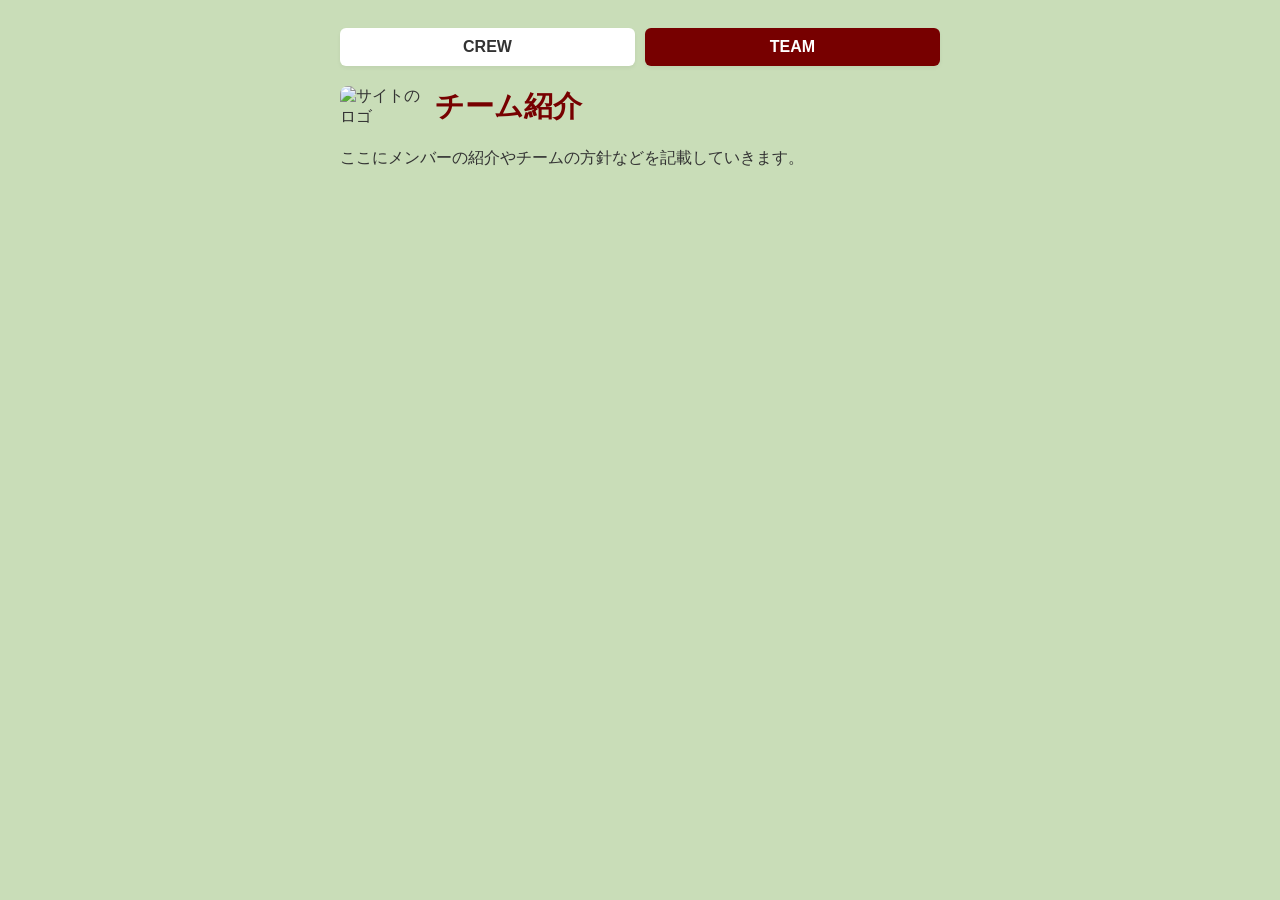
==== team.html @ 5e24637d "Add files via upload" ====
<!DOCTYPE html>
<html lang="ja">
<head>
    <meta charset="UTF-8">
    <meta name="viewport" content="width=device-width, initial-scale=1.0">
    <title>チーム紹介 - 全日本大学選手権2026_早稲田大学応援用サイト</title>
    <link rel="stylesheet" href="style.css">
</head>
<body>

    <div class="container">

        <!-- ▼ ここではTEAMタブ側を「active（えんじ色）」にします ▼ -->
        <nav class="tab-menu">
            <a href="index.html" class="tab-item">CREW</a>
            <a href="team.html" class="tab-item active">TEAM</a>
        </nav>

        <div class="header-container">
            <img src="logo.png" alt="サイトのロゴ" class="header-image">
            <h1>チーム紹介</h1>
        </div>

        <p>ここにメンバーの紹介やチームの方針などを記載していきます。</p>

        <!-- 必要に応じてコンテンツを追加できます -->

    </div>

</body>
</html>
---- style.css ----
/* ページ全体のデザイン（背景と基本の文字色） */
body {
    background-color: #c9ddb8; /* ほんのり薄いグレーの背景 */
    color: #333333; /* 読みやすい濃いグレーの文字 */
    font-family: "Helvetica Neue", Arial, "Hiragino Kaku Gothic ProN", "Hiragino Sans", Meiryo, sans-serif;
}

/* --- 全体のレイアウト調整（スマホとPC対応） --- */
.container {
    max-width: 600px; /* パソコンで見ても広がりすぎないように最大幅を決める */
    margin: 0 auto; /* 左右の余白を自動にして、画面の真ん中に寄せる */
    padding: 20px; /* スマホで見たときに画面の端に文字がくっつかないようにする */
}

/* --- ヘッダー（ロゴとタイトル）の横並び設定 --- */
.header-container {
    display: flex; /* 箱の中身（ロゴとタイトル）を横並びにする魔法の呪文 */
    align-items: center; /* ロゴとタイトルの上下の中心を揃える */
    margin-bottom: 20px; /* ヘッダーの下に余白を作る */
    gap: 15px; /* ロゴとタイトルの間に15pxの隙間を空ける */
}

/* --- トップ画像（ロゴ）のデザイン --- */
.header-image {
    max-width: 80px; /* 横並びにするため、ロゴのサイズを固定 */
    height: auto; 
    border-radius: 8px; /* 好みに合わせて画像の角を少し丸くしています */
    flex-shrink: 0; /* タイトルが長くなってもロゴが潰れないようにする */
}

/* 一番大きな見出し（h1）のデザイン */
h1 {
    color: #770000; /* 深みのあるえんじ色（早稲田カラーのような赤） */
    margin: 0; /* 不要な余白を消す */
    line-height: 1.3; /* 行間を少し開けて、改行された時も読みやすくする */
    
    /* ★ここが画面幅に合わせて文字サイズを自動調整する魔法です */
    /* 最小1.2rem、基本は画面幅の5%＋ロゴ幅を考慮、最大1.8rem で伸び縮みします */
    font-size: clamp(1.2rem, 5vw, 1.8rem); 
}

/* --- YouTube動画をスマホに合わせる魔法 --- */
iframe {
    width: 100%; /* 横幅を画面にぴったり合わせる */
    height: auto; /* 高さを自動調整する */
    aspect-ratio: 16 / 9; /* 縦横の比率をYouTubeの標準サイズに固定する */
    margin-bottom: 20px; /* 動画の下に余白を作る */
}

/* --- レーススケジュールのデザイン --- */

/* リスト全体を「白いカード」にする */
.race-list {
    list-style: none; /* ここで黒い点を消します！ */
    padding: 0;
    margin: 0;
    background-color: #ffffff; /* 背景を真っ白に */
    border-radius: 8px; /* 箱の角を少し丸くする */
    box-shadow: 0 2px 4px rgba(0, 0, 0, 0.05); /* ほんのり影をつける */
}

/* リストの各項目（行）のデザイン */
.race-list li {
    padding: 16px; /* 内側に余白をとる */
    border-bottom: 1px solid #eeeeee; /* 下に薄いグレーの区切り線を引く */
    display: flex; /* 文字を横並びにする魔法の呪文 */
    justify-content: space-between; /* 左右に端寄せして配置する */
    align-items: center; /* 上下の中央に揃える */
}

/* 最後の行だけは、下の区切り線を消す */
.race-list li:last-child {
    border-bottom: none;
}

/* 種目名の文字デザイン */
.race-name {
    font-weight: bold; /* 少し太字にする */
}

/* ラウンド名の文字デザイン */
.race-round {
    color: #666666; /* 少し薄いグレーにする */
    font-size: 0.9em; /* 少し文字を小さくする */
}

/* --- タブメニューのデザイン --- */
.tab-menu {
    display: flex; /* 横並びにする */
    gap: 10px; /* タブ同士の隙間 */
    margin-bottom: 20px; /* タブの下に余白を作る */
}

.tab-item {
    flex: 1; /* 2つのタブが均等の幅に広がるようにする */
    text-align: center; /* 文字を真ん中に寄せる */
    padding: 10px 0; /* 上下の厚み */
    background-color: #ffffff; /* 通常時の背景色（白） */
    color: #333333; /* 文字の色 */
    text-decoration: none; /* 下線を消す */
    font-weight: bold; /* 太字にする */
    border-radius: 6px; /* 角を少し丸くする */
    box-shadow: 0 2px 4px rgba(0, 0, 0, 0.05); /* ほんのり影をつける */
    transition: background-color 0.2s; /* 色が変わるときのエフェクト */
}

/* 今開いているページのタブのデザイン（アクティブ状態） */
.tab-item.active {
    background-color: #770000; /* 早稲田カラーのえんじ色 */
    color: #ffffff; /* 文字を白くする */
}

/* マウスを載せたときのデザイン */
.tab-item:hover {
    opacity: 0.9;
}
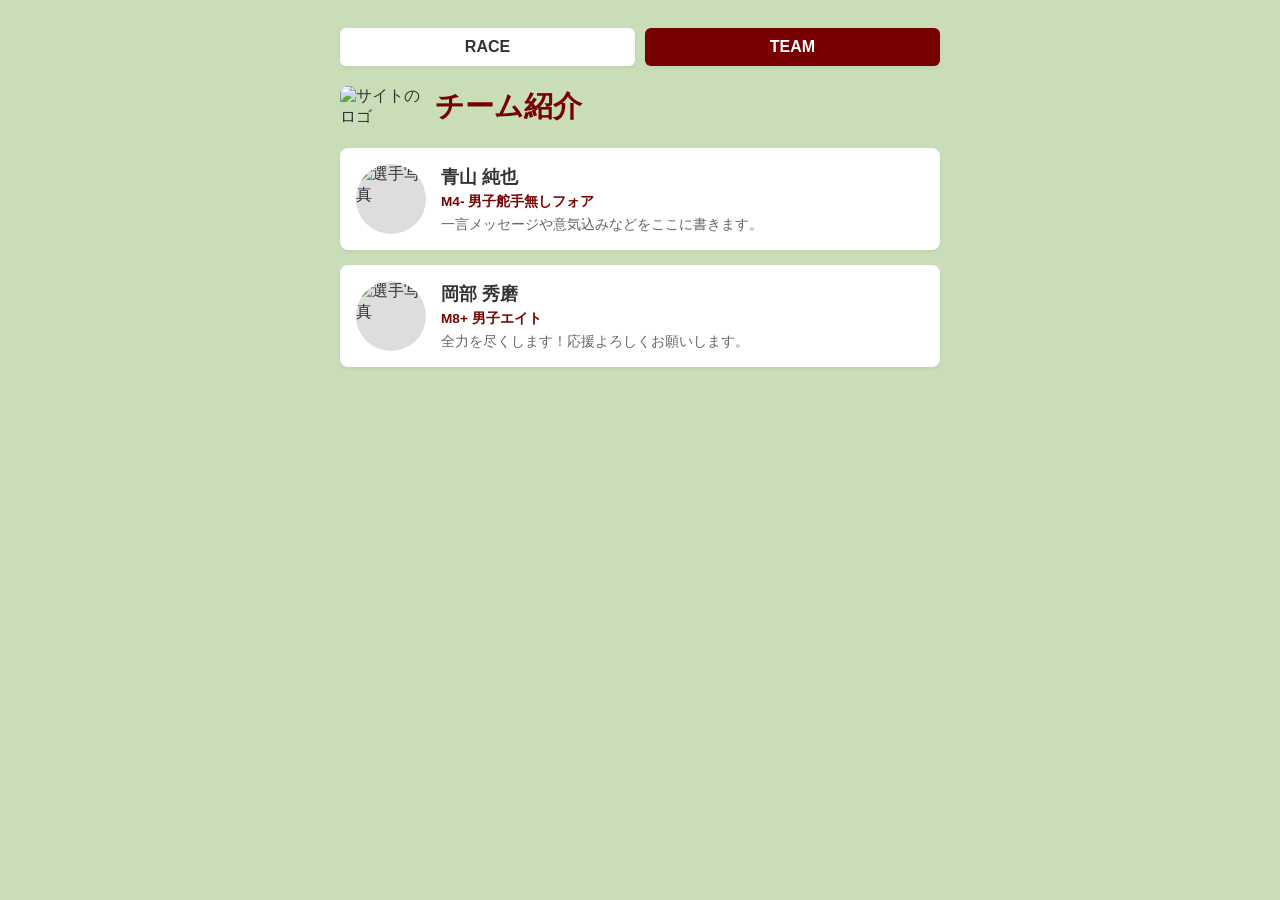
==== commit 60d43d34: "Add files via upload" ====
--- a/team.html
+++ b/team.html
@@ -12,7 +12,7 @@
 
         <!-- ▼ ここではTEAMタブ側を「active（えんじ色）」にします ▼ -->
         <nav class="tab-menu">
-            <a href="index.html" class="tab-item">CREW</a>
+            <a href="index.html" class="tab-item">RACE</a>
             <a href="team.html" class="tab-item active">TEAM</a>
         </nav>
 
@@ -21,9 +21,31 @@
             <h1>チーム紹介</h1>
         </div>
 
-        <p>ここにメンバーの紹介やチームの方針などを記載していきます。</p>
+        <!-- ▼ ここから選手紹介カードのエリア ▼ -->
+        <div class="team-grid">
+            
+            <!-- 1人目の選手カード -->
+            <div class="member-card">
+                <img src="選手図鑑/3年生/青山 純也.jpg" alt="選手写真" class="member-photo">
+                <div class="member-info">
+                    <span class="member-name">青山 純也</span>
+                    <span class="member-event">M4- 男子舵手無しフォア</span>
+                    <p class="member-comment">一言メッセージや意気込みなどをここに書きます。</p>
+                </div>
+            </div>
 
-        <!-- 必要に応じてコンテンツを追加できます -->
+            <!-- 2人目の選手カード -->
+            <div class="member-card">
+                <img src="選手図鑑/3年生/岡部 秀磨.jpg" alt="選手写真" class="member-photo">
+                <div class="member-info">
+                    <span class="member-name">岡部 秀磨</span>
+                    <span class="member-event">M8+ 男子エイト</span>
+                    <p class="member-comment">全力を尽くします！応援よろしくお願いします。</p>
+                </div>
+            </div>
+
+        </div>
+        <!-- ▲ 選手紹介カードここまで ▲ -->
 
     </div>
 
--- a/style.css
+++ b/style.css
@@ -113,4 +113,123 @@
 /* マウスを載せたときのデザイン */
 .tab-item:hover {
     opacity: 0.9;
+}
+/* --- 選手紹介ページのデザイン --- */
+
+/* カード全体を並べる箱 */
+.team-grid {
+    display: flex;
+    flex-direction: column;
+    gap: 15px; /* カード同士の隙間 */
+}
+
+/* 個別の選手カード（白い箱） */
+.member-card {
+    background-color: #ffffff;
+    border-radius: 8px;
+    padding: 16px;
+    display: flex;
+    align-items: center;
+    gap: 15px;
+    box-shadow: 0 2px 4px rgba(0, 0, 0, 0.05);
+}
+
+/* 選手の写真 */
+.member-photo {
+    width: 70px;
+    height: 70px;
+    border-radius: 50%; /* 写真を丸くする */
+    object-fit: cover;
+    flex-shrink: 0;
+    background-color: #ddd; /* 画像がないときの仮の背景色 */
+}
+
+/* 選手の詳細情報 */
+.member-info {
+    display: flex;
+    flex-direction: column;
+    gap: 4px;
+}
+
+.member-name {
+    font-weight: bold;
+    font-size: 1.1em;
+    color: #333333;
+}
+
+.member-event {
+    font-size: 0.85em;
+    color: #770000; /* えんじ色で種目を目立たせる */
+    font-weight: bold;
+}
+
+.member-comment {
+    font-size: 0.9em;
+    color: #666666;
+    margin: 0;
+}
+/* --- カウントダウンタイマーのデザイン --- */
+.countdown-box {
+    background-color: #1a1a24; /* ダークな背景色 */
+    color: #ffffff;
+    border: 1px solid #770000; /* えんじ色の枠線 */
+    border-radius: 12px;
+    padding: 20px;
+    display: flex;
+    align-items: center;
+    justify-content: space-around;
+    margin-bottom: 20px;
+    box-shadow: 0 4px 10px rgba(0, 0, 0, 0.2);
+}
+
+.countdown-days {
+    display: flex;
+    align-items: baseline;
+    gap: 8px;
+}
+
+#days {
+    font-size: 2.8rem;
+    font-weight: bold;
+    color: #f3e5ab; /* 薄いゴールド・クリーム系の数字色 */
+    line-height: 1;
+}
+
+.days-label {
+    font-size: 0.9rem;
+    color: #aaaaaa;
+}
+
+.countdown-divider {
+    width: 1px;
+    height: 40px;
+    background-color: #444455;
+}
+
+.countdown-time-area {
+    display: flex;
+    flex-direction: column;
+    gap: 5px;
+}
+
+.countdown-title {
+    font-size: 0.85rem;
+    color: #f3e5ab;
+}
+
+.countdown-numbers {
+    display: flex;
+    gap: 15px;
+    font-size: 1.4rem;
+    font-weight: bold;
+}
+
+.countdown-numbers span:not(.time-unit) {
+    font-family: monospace; /* デジタルっぽく数字の幅を揃える */
+}
+
+.time-unit {
+    font-size: 0.8rem;
+    color: #aaaaaa;
+    margin-left: 2px;
 }
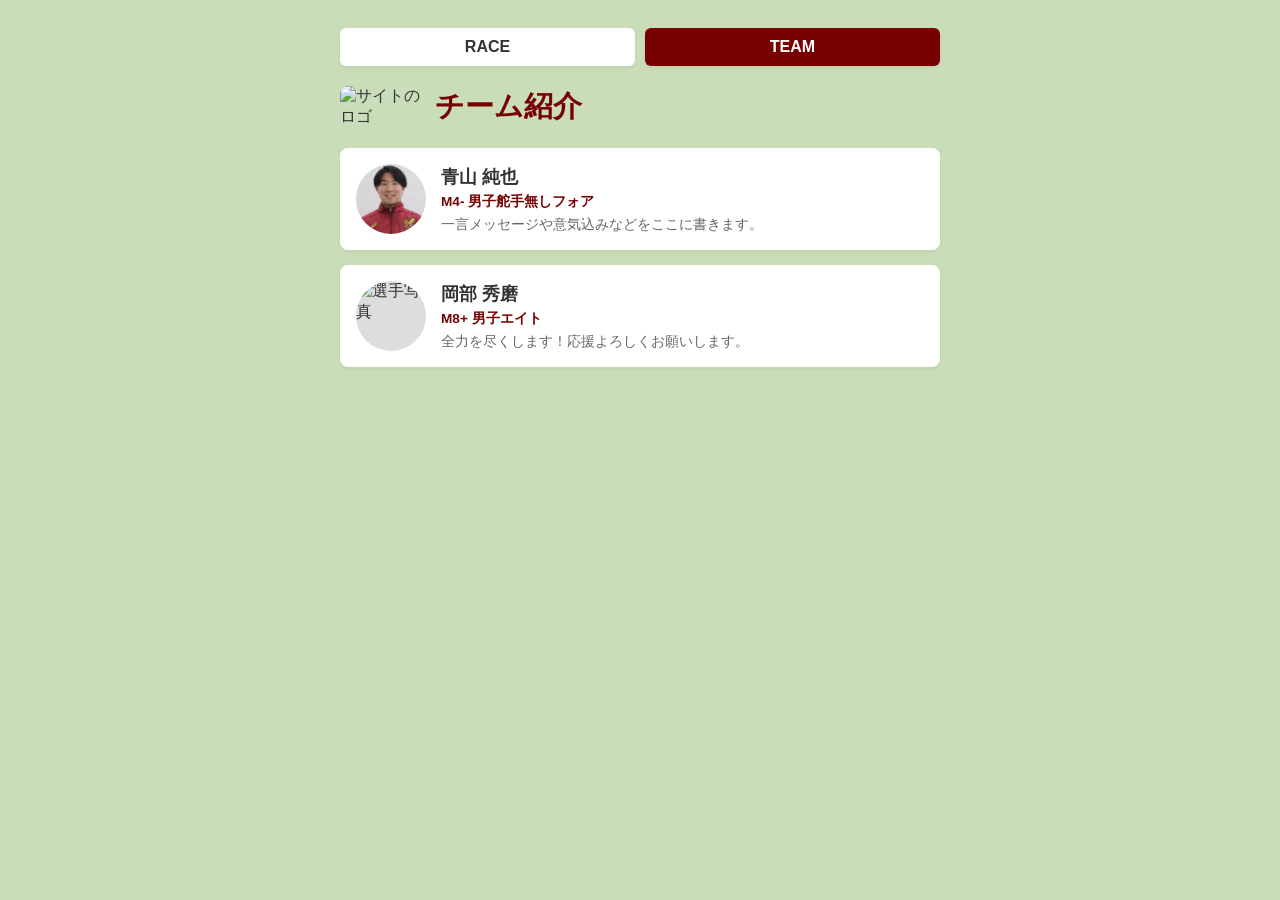
==== commit c362c464: "Add files via upload" ====
--- a/team.html
+++ b/team.html
@@ -26,7 +26,7 @@
             
             <!-- 1人目の選手カード -->
             <div class="member-card">
-                <img src="選手図鑑/3年生/青山 純也.jpg" alt="選手写真" class="member-photo">
+                <img src="選手図鑑/3年生/AoyamaJunya.jpg" alt="選手写真" class="member-photo">
                 <div class="member-info">
                     <span class="member-name">青山 純也</span>
                     <span class="member-event">M4- 男子舵手無しフォア</span>
@@ -36,7 +36,7 @@
 
             <!-- 2人目の選手カード -->
             <div class="member-card">
-                <img src="選手図鑑/3年生/岡部 秀磨.jpg" alt="選手写真" class="member-photo">
+                <img src="選手図鑑/3年生/OkabeShuma.jpg" alt="選手写真" class="member-photo">
                 <div class="member-info">
                     <span class="member-name">岡部 秀磨</span>
                     <span class="member-event">M8+ 男子エイト</span>
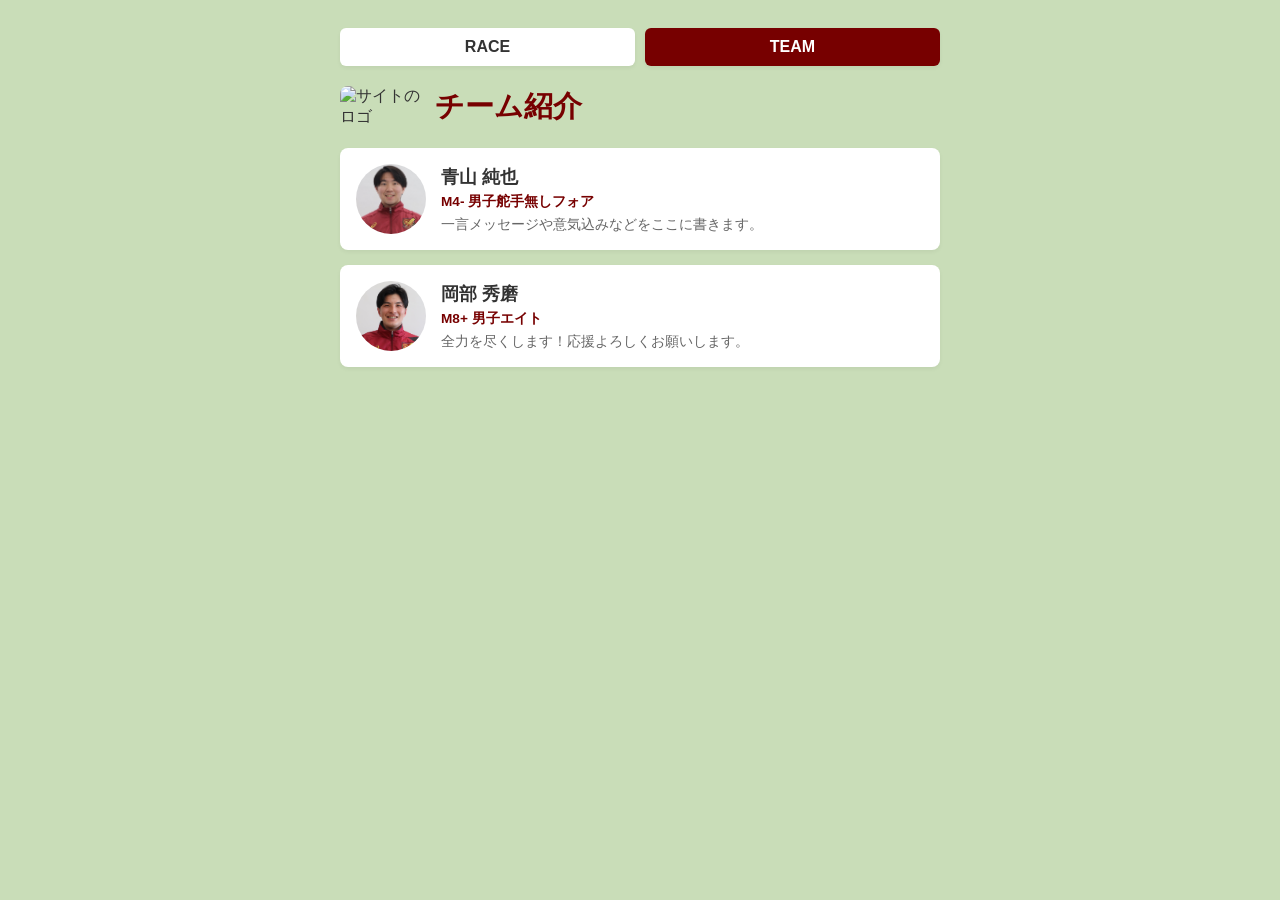
==== commit e955f124: "Add files via upload" ====
--- a/team.html
+++ b/team.html
@@ -36,7 +36,7 @@
 
             <!-- 2人目の選手カード -->
             <div class="member-card">
-                <img src="選手図鑑/3年生/OkabeShuma.jpg" alt="選手写真" class="member-photo">
+                <img src="選手図鑑/3年生/OkabeShuma.JPG" alt="選手写真" class="member-photo">
                 <div class="member-info">
                     <span class="member-name">岡部 秀磨</span>
                     <span class="member-event">M8+ 男子エイト</span>
